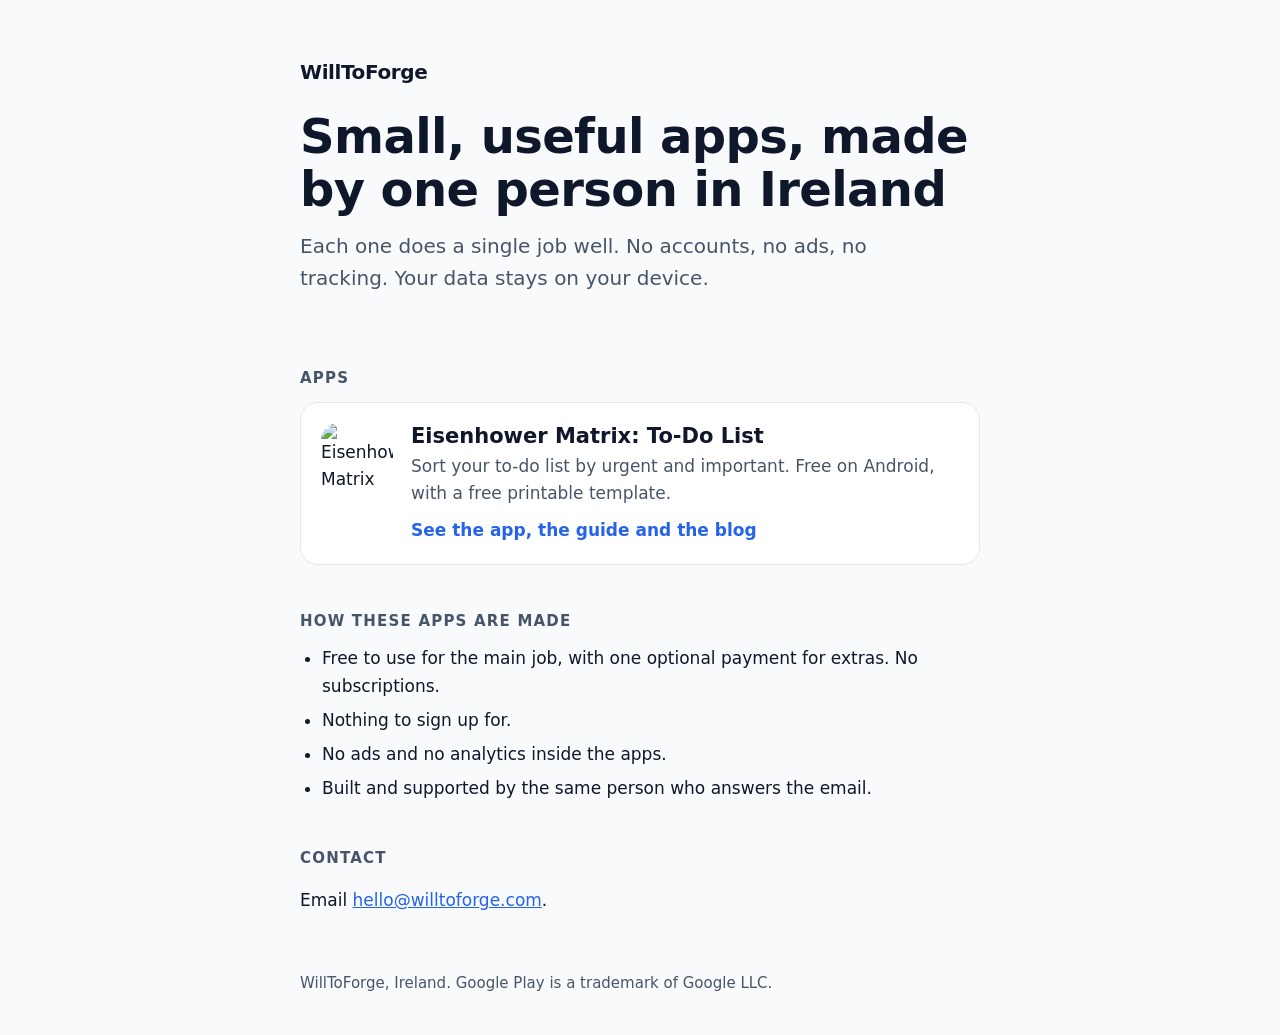
==== index.html @ b4a95dc4 "Add WillToForge home page and custom domain Adds the home page, CNAME for willtoforge.com, robots.tx" ====
<!doctype html>
<html lang="en">
<head>
<meta charset="utf-8">
<meta name="viewport" content="width=device-width, initial-scale=1">
<title>WillToForge: small, private apps made in Ireland</title>
<meta name="description" content="WillToForge makes small, useful apps with no accounts, no ads and no tracking. First app: Eisenhower Matrix, a to-do list for Android.">
<link rel="canonical" href="https://willtoforge.com/">
<link rel="icon" href="/eisenhower-matrix/img/icon-192.png">
<meta property="og:title" content="WillToForge: small, private apps made in Ireland">
<meta property="og:description" content="Small, useful apps with no accounts, no ads and no tracking.">
<meta property="og:type" content="website">
<meta property="og:url" content="https://willtoforge.com/">
<style>
:root{--bg:#f8fafc;--card:#fff;--ink:#0f172a;--mute:#475569;--line:#e2e8f0;--blue:#2563eb}
@media (prefers-color-scheme:dark){:root{--bg:#0b1220;--card:#131c2e;--ink:#f1f5f9;--mute:#a8b3c7;--line:#243049;--blue:#6ea0ff}}
*{box-sizing:border-box}body{margin:0;background:var(--bg);color:var(--ink);font:17px/1.6 system-ui,-apple-system,"Segoe UI",Roboto,Inter,sans-serif}
.wrap{max-width:720px;margin:0 auto;padding:0 20px}
header{padding:56px 0 20px}
.mark{font-weight:800;letter-spacing:-.4px;font-size:20px}
h1{font-size:clamp(32px,6.5vw,48px);line-height:1.1;margin:22px 0 14px;letter-spacing:-.6px;text-wrap:balance}
p.lead{font-size:20px;color:var(--mute);margin:0 0 8px;max-width:600px}
h2{font-size:15px;text-transform:uppercase;letter-spacing:.08em;color:var(--mute);margin:44px 0 12px}
a{color:var(--blue)}
.app{display:flex;gap:18px;align-items:flex-start;background:var(--card);border:1px solid var(--line);border-radius:18px;padding:20px;text-decoration:none;color:var(--ink)}
.app img{width:72px;height:72px;border-radius:17px;flex:none}
.app b{display:block;font-size:21px;line-height:1.25}
.app span{display:block;color:var(--mute);margin:4px 0 10px}
.app em{font-style:normal;font-weight:700;color:var(--blue)}
ul{padding-left:22px;margin:0}li{margin:7px 0}
footer{margin:56px 0 40px;color:var(--mute);font-size:15px}
</style>
</head>
<body>
<div class="wrap">
<header>
<div class="mark">WillToForge</div>
<h1>Small, useful apps, made by one person in Ireland</h1>
<p class="lead">Each one does a single job well. No accounts, no ads, no tracking. Your data stays on your device.</p>
</header>

<h2>Apps</h2>
<a class="app" href="/eisenhower-matrix/">
<img src="/eisenhower-matrix/img/icon-192.png" alt="Eisenhower Matrix app icon" width="72" height="72">
<div><b>Eisenhower Matrix: To-Do List</b><span>Sort your to-do list by urgent and important. Free on Android, with a free printable template.</span><em>See the app, the guide and the blog</em></div>
</a>

<h2>How these apps are made</h2>
<ul>
<li>Free to use for the main job, with one optional payment for extras. No subscriptions.</li>
<li>Nothing to sign up for.</li>
<li>No ads and no analytics inside the apps.</li>
<li>Built and supported by the same person who answers the email.</li>
</ul>

<h2>Contact</h2>
<p>Email <a href="mailto:hello@willtoforge.com">hello@willtoforge.com</a>.</p>

<footer>WillToForge, Ireland. Google Play is a trademark of Google LLC.</footer>
</div>
</body>
</html>
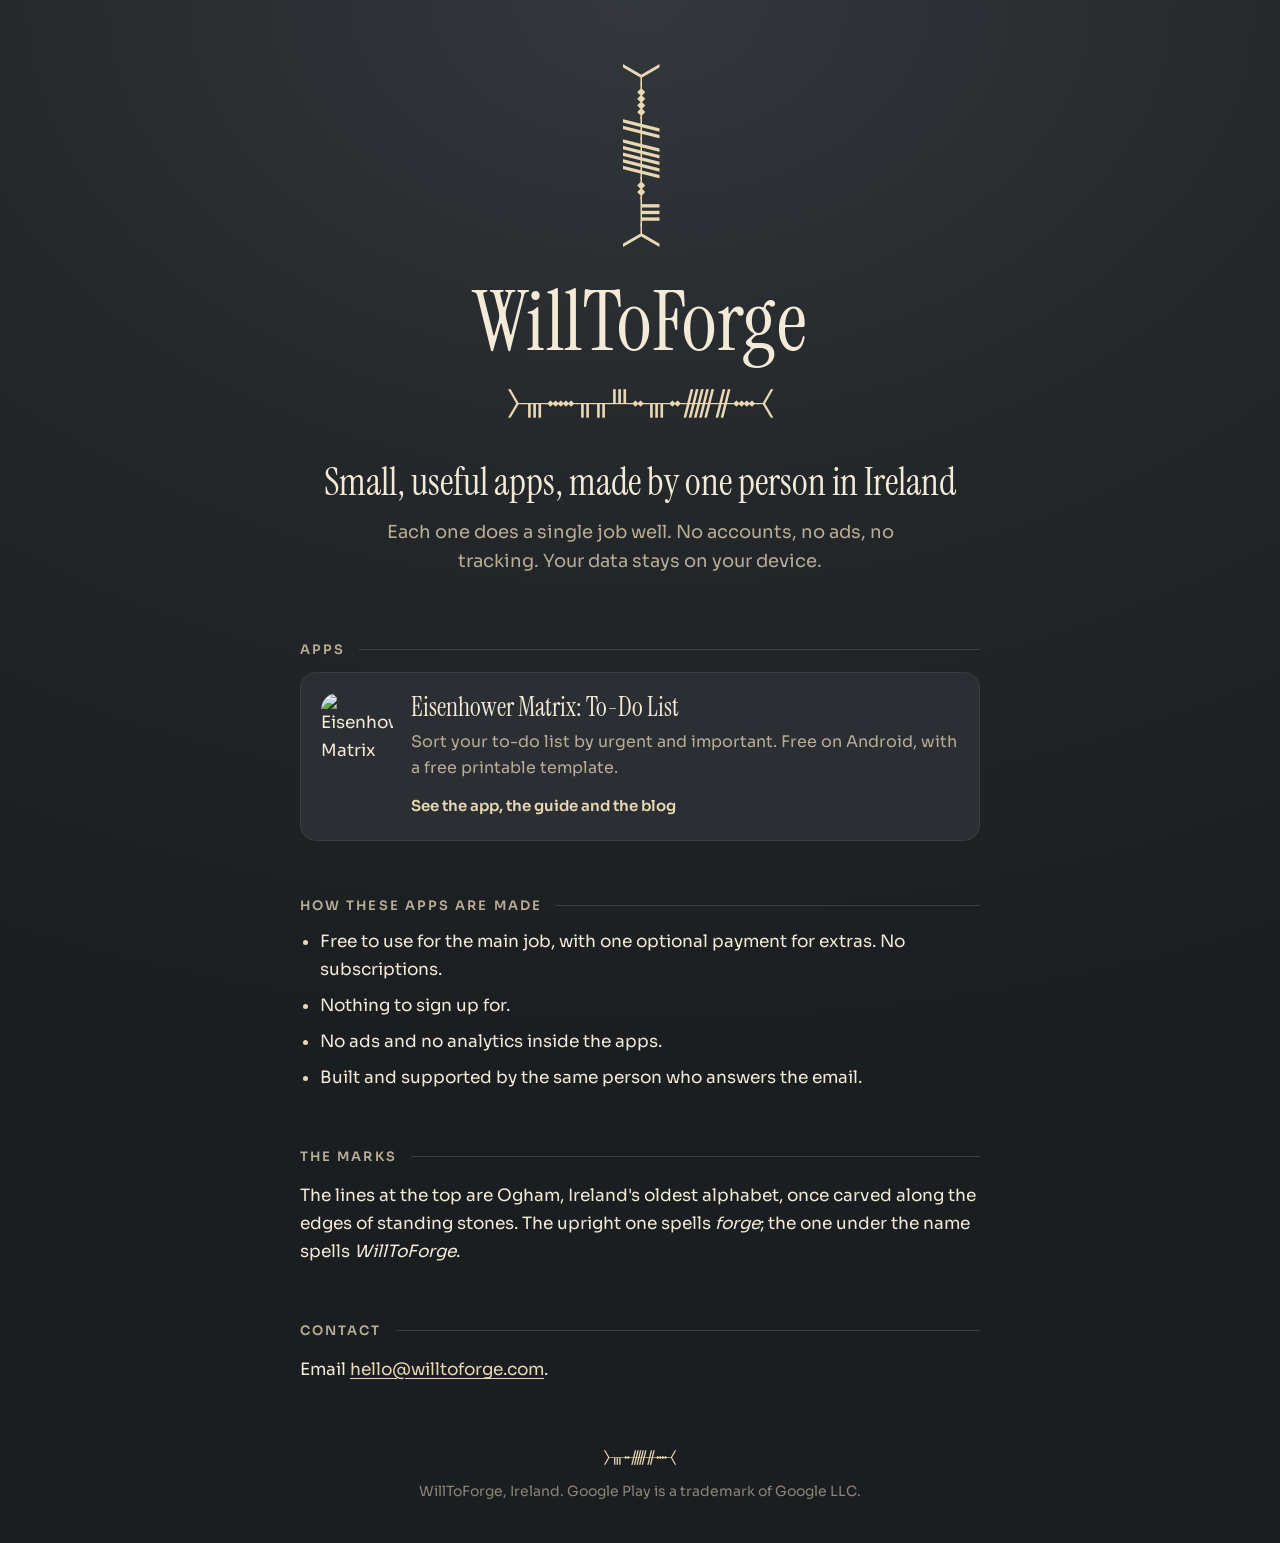
==== commit d0ef830a: "Restyle home page with the Ogham brand Stone and sandstone look, FORGE and WILLTOFORGE in Ogham, sel" ====
--- a/index.html
+++ b/index.html
@@ -6,35 +6,56 @@
 <title>WillToForge: small, private apps made in Ireland</title>
 <meta name="description" content="WillToForge makes small, useful apps with no accounts, no ads and no tracking. First app: Eisenhower Matrix, a to-do list for Android.">
 <link rel="canonical" href="https://willtoforge.com/">
-<link rel="icon" href="/eisenhower-matrix/img/icon-192.png">
+<link rel="icon" href="/img/icon-32.png" sizes="32x32">
+<link rel="icon" href="/img/icon-192.png" sizes="192x192">
+<link rel="apple-touch-icon" href="/img/icon-180.png">
+<meta name="theme-color" content="#1b1e20">
 <meta property="og:title" content="WillToForge: small, private apps made in Ireland">
 <meta property="og:description" content="Small, useful apps with no accounts, no ads and no tracking.">
 <meta property="og:type" content="website">
 <meta property="og:url" content="https://willtoforge.com/">
+<meta property="og:image" content="https://willtoforge.com/img/og-1200x630.png">
+<meta name="twitter:card" content="summary_large_image">
+<link rel="preload" href="/fonts/instrument-serif-latin.woff2" as="font" type="font/woff2" crossorigin>
+<link rel="preload" href="/fonts/noto-sans-ogham.woff2" as="font" type="font/woff2" crossorigin>
 <style>
-:root{--bg:#f8fafc;--card:#fff;--ink:#0f172a;--mute:#475569;--line:#e2e8f0;--blue:#2563eb}
-@media (prefers-color-scheme:dark){:root{--bg:#0b1220;--card:#131c2e;--ink:#f1f5f9;--mute:#a8b3c7;--line:#243049;--blue:#6ea0ff}}
-*{box-sizing:border-box}body{margin:0;background:var(--bg);color:var(--ink);font:17px/1.6 system-ui,-apple-system,"Segoe UI",Roboto,Inter,sans-serif}
+@font-face{font-family:"Instrument Serif";src:url(/fonts/instrument-serif-latin.woff2) format("woff2");font-weight:400;font-display:swap}
+@font-face{font-family:"Sora";src:url(/fonts/sora-latin.woff2) format("woff2");font-weight:100 800;font-display:swap}
+@font-face{font-family:"Noto Sans Ogham";src:url(/fonts/noto-sans-ogham.woff2) format("woff2");unicode-range:U+1680-169C;font-display:block}
+:root{--stone:#24282b;--stone-deep:#1b1e20;--card:#2b2f33;--line:#3a3f44;--sand:#e9d8b4;--cream:#f3ead7;--mute:#b9ad97;--dim:#8d8577}
+*{box-sizing:border-box}
+html{background:var(--stone-deep)}
+body{margin:0;color:var(--cream);background:radial-gradient(ellipse 120% 70% at 50% 0%,#33383d 0%,var(--stone) 45%,var(--stone-deep) 100%) no-repeat;min-height:100vh;font:17px/1.65 Sora,system-ui,-apple-system,"Segoe UI",Roboto,sans-serif}
 .wrap{max-width:720px;margin:0 auto;padding:0 20px}
-header{padding:56px 0 20px}
-.mark{font-weight:800;letter-spacing:-.4px;font-size:20px}
-h1{font-size:clamp(32px,6.5vw,48px);line-height:1.1;margin:22px 0 14px;letter-spacing:-.6px;text-wrap:balance}
-p.lead{font-size:20px;color:var(--mute);margin:0 0 8px;max-width:600px}
-h2{font-size:15px;text-transform:uppercase;letter-spacing:.08em;color:var(--mute);margin:44px 0 12px}
-a{color:var(--blue)}
-.app{display:flex;gap:18px;align-items:flex-start;background:var(--card);border:1px solid var(--line);border-radius:18px;padding:20px;text-decoration:none;color:var(--ink)}
+a{color:var(--sand);text-underline-offset:3px}
+a:focus-visible{outline:2px solid var(--sand);outline-offset:3px;border-radius:4px}
+.ogham{font-family:"Noto Sans Ogham";color:var(--sand);white-space:nowrap;line-height:1}
+header{padding:64px 0 8px;text-align:center}
+.mark{font-size:46px;display:inline-block;writing-mode:vertical-lr;transform:rotate(180deg);margin:0 0 18px}
+.name{font:400 clamp(52px,12vw,84px)/1 "Instrument Serif",Georgia,serif;margin:6px 0 0;letter-spacing:.5px}
+.fullname{font-size:clamp(22px,5.4vw,36px);margin:20px auto 0;overflow:hidden;max-width:100%}
+h1{font:400 clamp(28px,6vw,38px)/1.2 "Instrument Serif",Georgia,serif;margin:40px 0 12px;text-wrap:balance;color:var(--cream)}
+p.lead{font-size:18px;color:var(--mute);margin:0 auto;max-width:560px}
+h2{font:600 13px Sora,sans-serif;text-transform:uppercase;letter-spacing:.16em;color:var(--mute);margin:56px 0 14px;display:flex;align-items:center;gap:14px}
+h2::after{content:"";flex:1;height:1px;background:var(--line)}
+.app{display:flex;gap:18px;align-items:flex-start;background:var(--card);border:1px solid var(--line);border-radius:16px;padding:20px;text-decoration:none;color:var(--cream);transition:border-color .15s}
+.app:hover{border-color:var(--sand)}
 .app img{width:72px;height:72px;border-radius:17px;flex:none}
-.app b{display:block;font-size:21px;line-height:1.25}
-.app span{display:block;color:var(--mute);margin:4px 0 10px}
-.app em{font-style:normal;font-weight:700;color:var(--blue)}
-ul{padding-left:22px;margin:0}li{margin:7px 0}
-footer{margin:56px 0 40px;color:var(--mute);font-size:15px}
+.app b{display:block;font:400 26px/1.15 "Instrument Serif",Georgia,serif}
+.app span{display:block;color:var(--mute);margin:6px 0 10px;font-size:16px}
+.app em{font-style:normal;font-weight:600;color:var(--sand);font-size:15px}
+ul{padding-left:20px;margin:0;color:var(--cream)}li{margin:8px 0}li::marker{color:var(--sand)}
+.note{color:var(--dim);font-size:14px;margin-top:10px}
+footer{margin:64px 0 40px;color:var(--dim);font-size:14px;text-align:center}
+footer .ogham{font-size:18px;display:block;margin-bottom:14px}
 </style>
 </head>
 <body>
 <div class="wrap">
 <header>
-<div class="mark">WillToForge</div>
+<div class="ogham mark" role="img" aria-label="FORGE written in Ogham">᚛ᚃᚑᚏᚌᚓ᚜</div>
+<div class="name">WillToForge</div>
+<div class="ogham fullname" role="img" aria-label="WILLTOFORGE written in Ogham">᚛ᚃᚔᚂᚂᚈᚑᚃᚑᚏᚌᚓ᚜</div>
 <h1>Small, useful apps, made by one person in Ireland</h1>
 <p class="lead">Each one does a single job well. No accounts, no ads, no tracking. Your data stays on your device.</p>
 </header>
@@ -53,10 +74,13 @@
 <li>Built and supported by the same person who answers the email.</li>
 </ul>
 
+<h2>The marks</h2>
+<p>The lines at the top are Ogham, Ireland's oldest alphabet, once carved along the edges of standing stones. The upright one spells <i>forge</i>; the one under the name spells <i>WillToForge</i>.</p>
+
 <h2>Contact</h2>
 <p>Email <a href="mailto:hello@willtoforge.com">hello@willtoforge.com</a>.</p>
 
-<footer>WillToForge, Ireland. Google Play is a trademark of Google LLC.</footer>
+<footer><span class="ogham" aria-hidden="true">᚛ᚃᚑᚏᚌᚓ᚜</span>WillToForge, Ireland. Google Play is a trademark of Google LLC.</footer>
 </div>
 </body>
 </html>
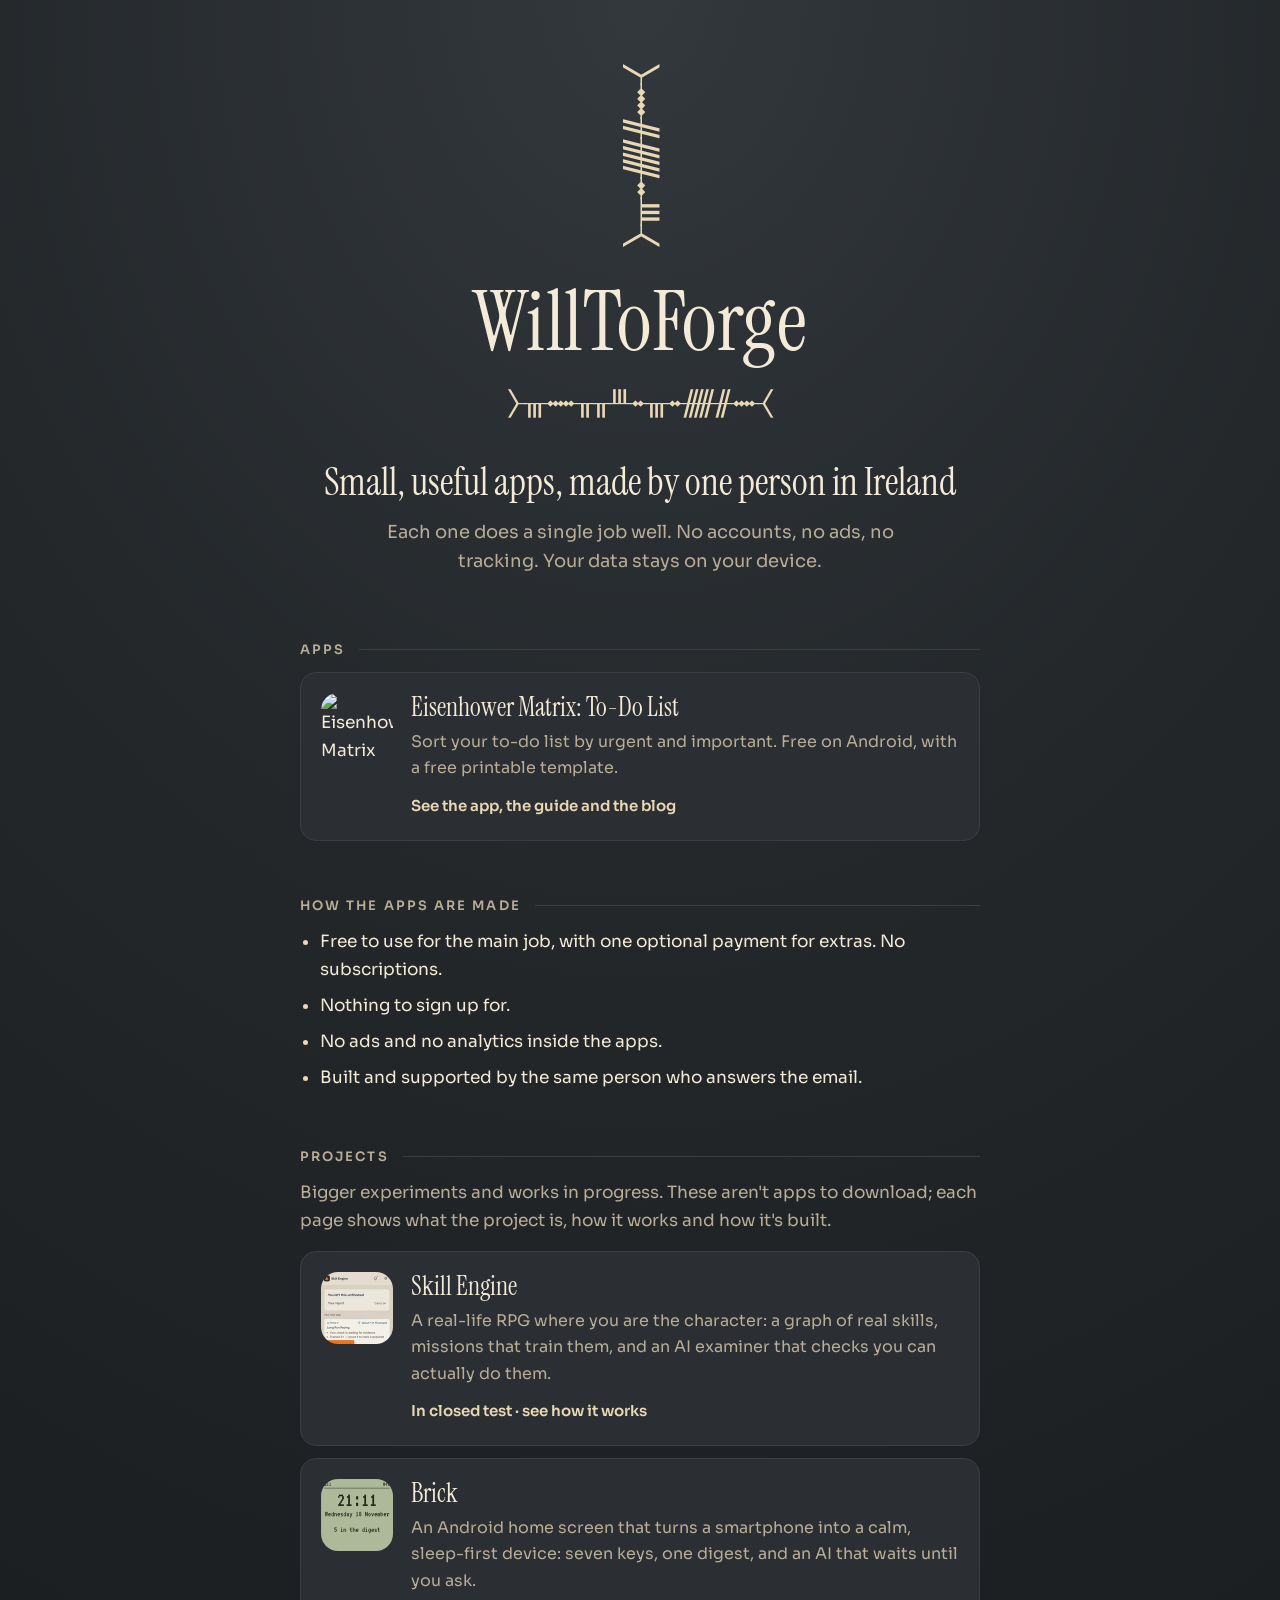
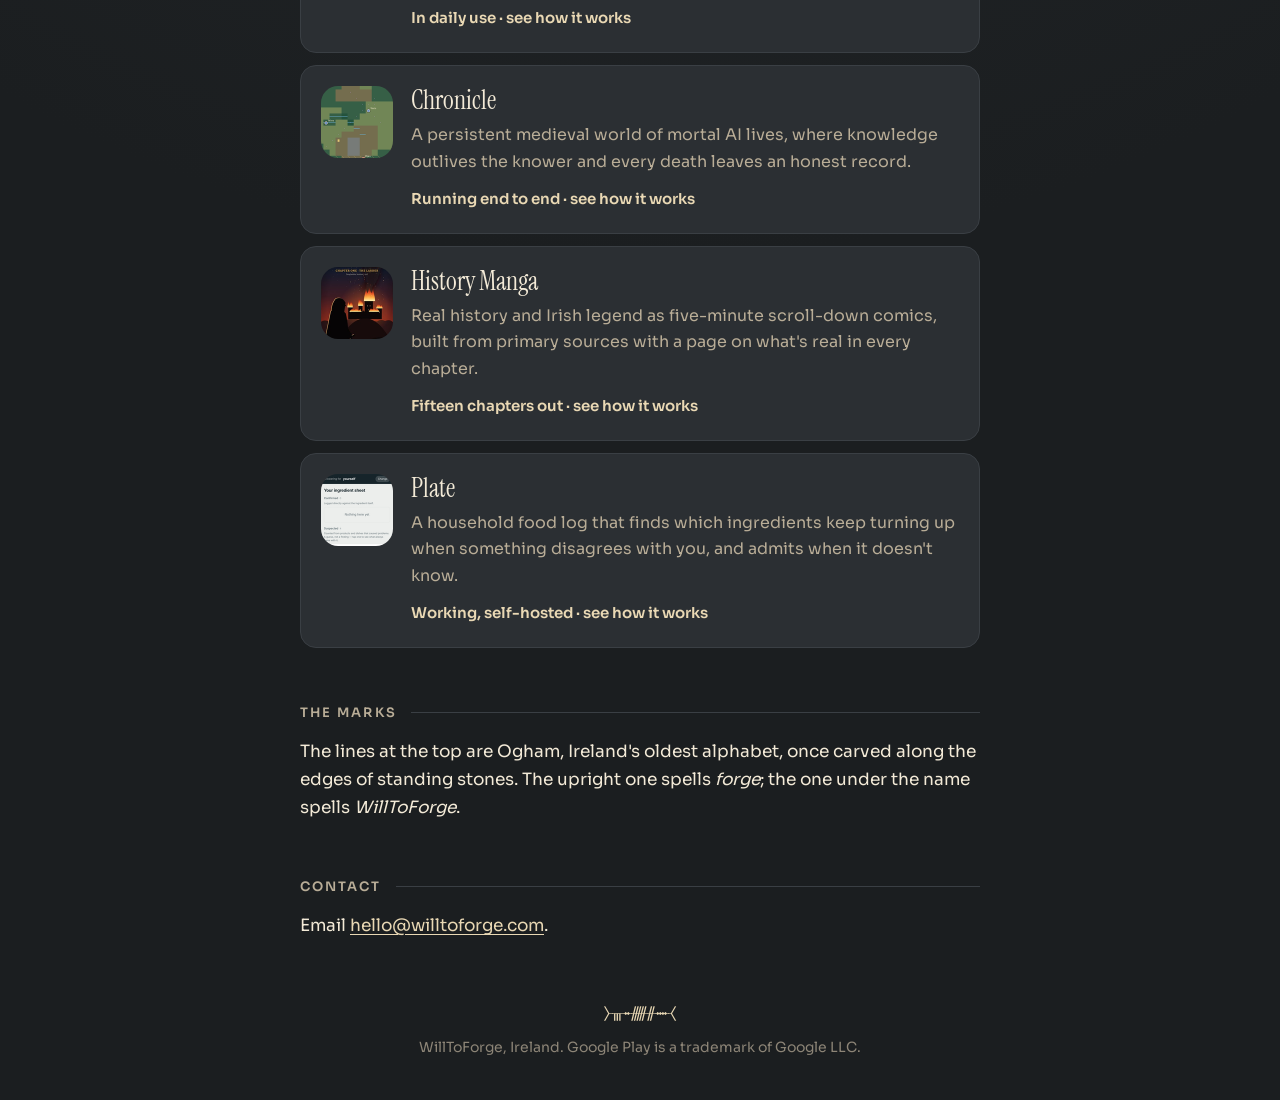
==== commit 7ec91191: "Add a Projects section with pages for five showcase projects Skill Engine, Brick, Chronicle, History" ====
--- a/index.html
+++ b/index.html
@@ -46,6 +46,8 @@
 .app em{font-style:normal;font-weight:600;color:var(--sand);font-size:15px}
 ul{padding-left:20px;margin:0;color:var(--cream)}li{margin:8px 0}li::marker{color:var(--sand)}
 .note{color:var(--dim);font-size:14px;margin-top:10px}
+.intro{color:var(--mute);margin:0 0 16px}
+.projects{display:grid;gap:12px}
 footer{margin:64px 0 40px;color:var(--dim);font-size:14px;text-align:center}
 footer .ogham{font-size:18px;display:block;margin-bottom:14px}
 </style>
@@ -66,13 +68,40 @@
 <div><b>Eisenhower Matrix: To-Do List</b><span>Sort your to-do list by urgent and important. Free on Android, with a free printable template.</span><em>See the app, the guide and the blog</em></div>
 </a>
 
-<h2>How these apps are made</h2>
+<h2>How the apps are made</h2>
 <ul>
 <li>Free to use for the main job, with one optional payment for extras. No subscriptions.</li>
 <li>Nothing to sign up for.</li>
 <li>No ads and no analytics inside the apps.</li>
 <li>Built and supported by the same person who answers the email.</li>
 </ul>
+
+<h2>Projects</h2>
+<p class="intro">Bigger experiments and works in progress. These aren't apps to download; each page shows what the project is, how it works and how it's built.</p>
+<div class="projects">
+<!-- projects:start -->
+<a class="app" href="/skill-engine/">
+<img src="/skill-engine/img/card.png" alt="" width="72" height="72">
+<div><b>Skill Engine</b><span>A real-life RPG where you are the character: a graph of real skills, missions that train them, and an AI examiner that checks you can actually do them.</span><em>In closed test · see how it works</em></div>
+</a>
+<a class="app" href="/brick/">
+<img src="/brick/img/card.png" alt="" width="72" height="72">
+<div><b>Brick</b><span>An Android home screen that turns a smartphone into a calm, sleep-first device: seven keys, one digest, and an AI that waits until you ask.</span><em>In daily use · see how it works</em></div>
+</a>
+<a class="app" href="/chronicle/">
+<img src="/chronicle/img/card.png" alt="" width="72" height="72">
+<div><b>Chronicle</b><span>A persistent medieval world of mortal AI lives, where knowledge outlives the knower and every death leaves an honest record.</span><em>Running end to end · see how it works</em></div>
+</a>
+<a class="app" href="/history-manga/">
+<img src="/history-manga/img/card.png" alt="" width="72" height="72">
+<div><b>History Manga</b><span>Real history and Irish legend as five-minute scroll-down comics, built from primary sources with a page on what&#x27;s real in every chapter.</span><em>Fifteen chapters out · see how it works</em></div>
+</a>
+<a class="app" href="/plate/">
+<img src="/plate/img/card.png" alt="" width="72" height="72">
+<div><b>Plate</b><span>A household food log that finds which ingredients keep turning up when something disagrees with you, and admits when it doesn&#x27;t know.</span><em>Working, self-hosted · see how it works</em></div>
+</a>
+<!-- projects:end -->
+</div>
 
 <h2>The marks</h2>
 <p>The lines at the top are Ogham, Ireland's oldest alphabet, once carved along the edges of standing stones. The upright one spells <i>forge</i>; the one under the name spells <i>WillToForge</i>.</p>
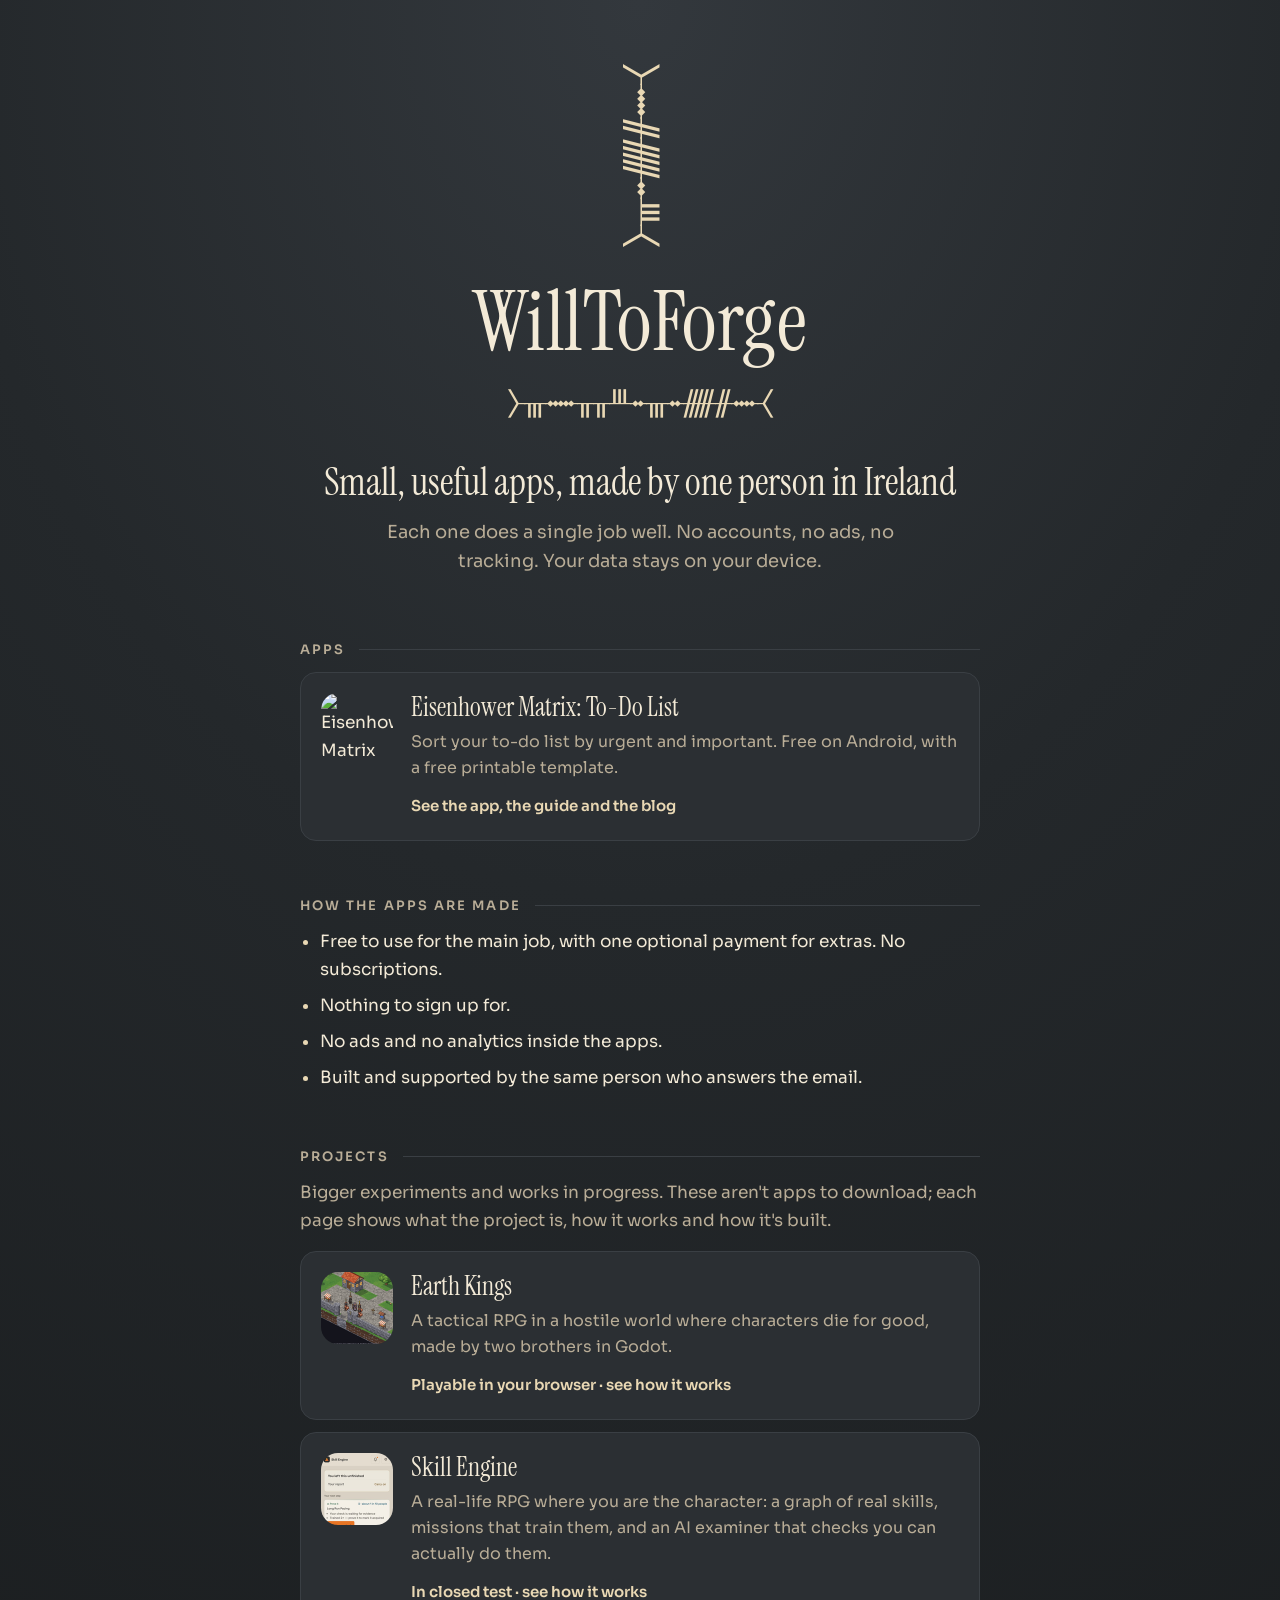
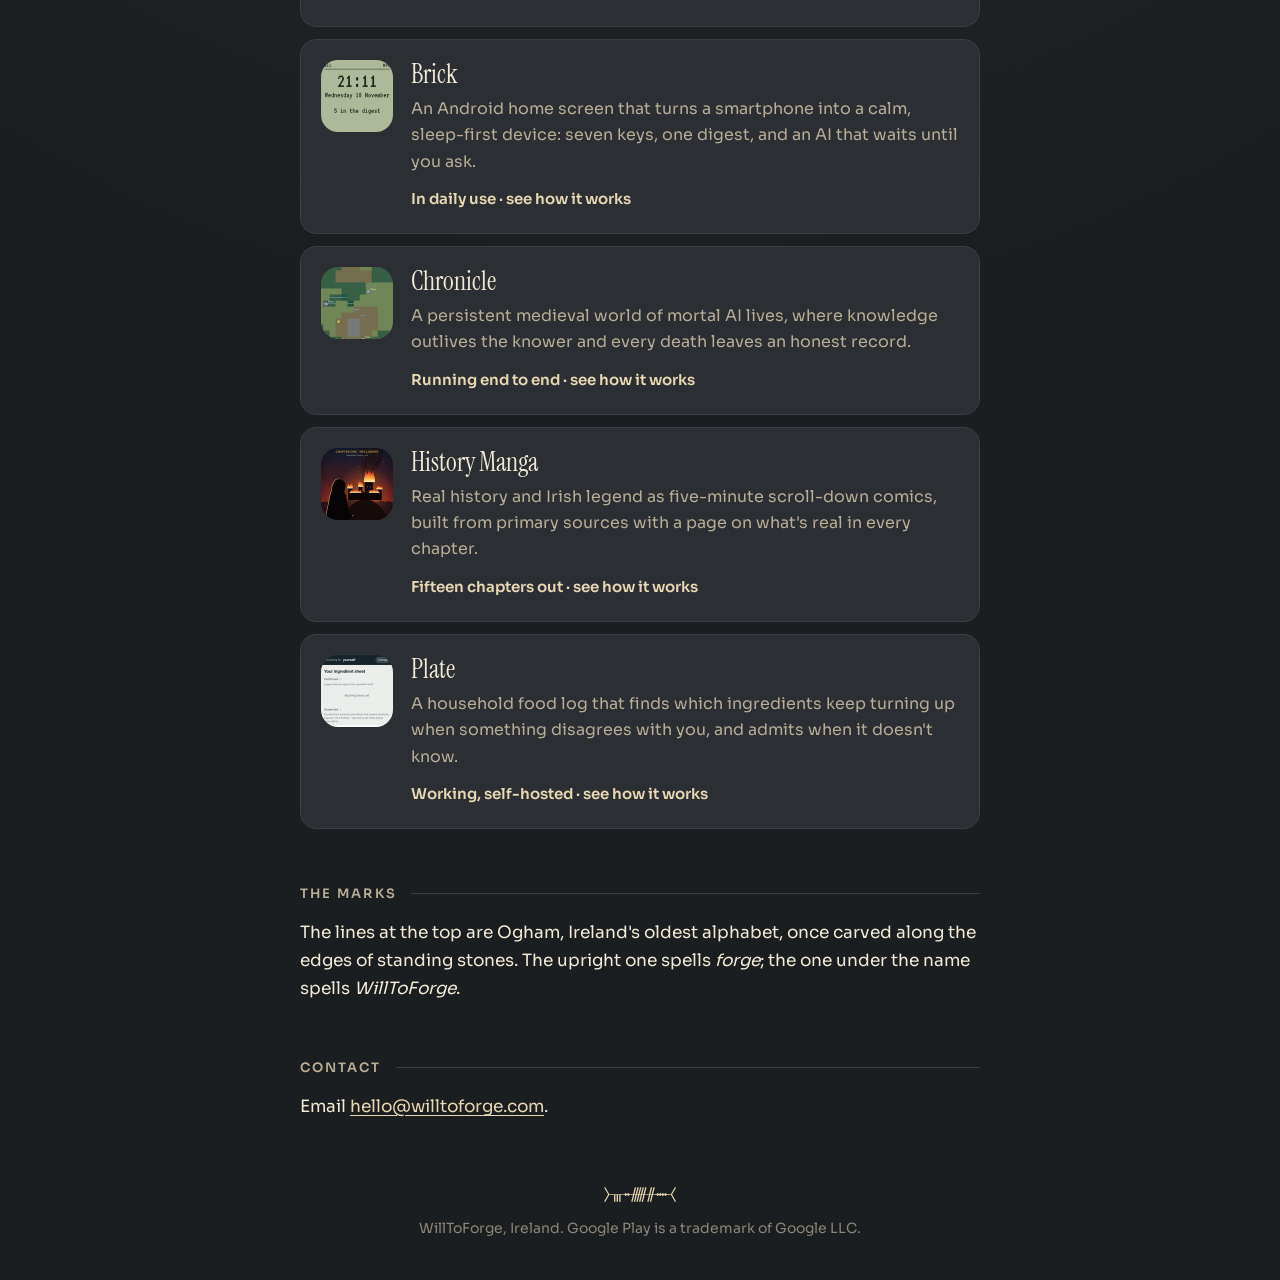
==== commit 618bcd43: "Add Earth Kings to Projects, with its itch.io link Earth Kings gets a card and a page at /earth-king" ====
--- a/index.html
+++ b/index.html
@@ -80,6 +80,10 @@
 <p class="intro">Bigger experiments and works in progress. These aren't apps to download; each page shows what the project is, how it works and how it's built.</p>
 <div class="projects">
 <!-- projects:start -->
+<a class="app" href="/earth-kings/">
+<img src="/earth-kings/img/card.png" alt="" width="72" height="72">
+<div><b>Earth Kings</b><span>A tactical RPG in a hostile world where characters die for good, made by two brothers in Godot.</span><em>Playable in your browser · see how it works</em></div>
+</a>
 <a class="app" href="/skill-engine/">
 <img src="/skill-engine/img/card.png" alt="" width="72" height="72">
 <div><b>Skill Engine</b><span>A real-life RPG where you are the character: a graph of real skills, missions that train them, and an AI examiner that checks you can actually do them.</span><em>In closed test · see how it works</em></div>
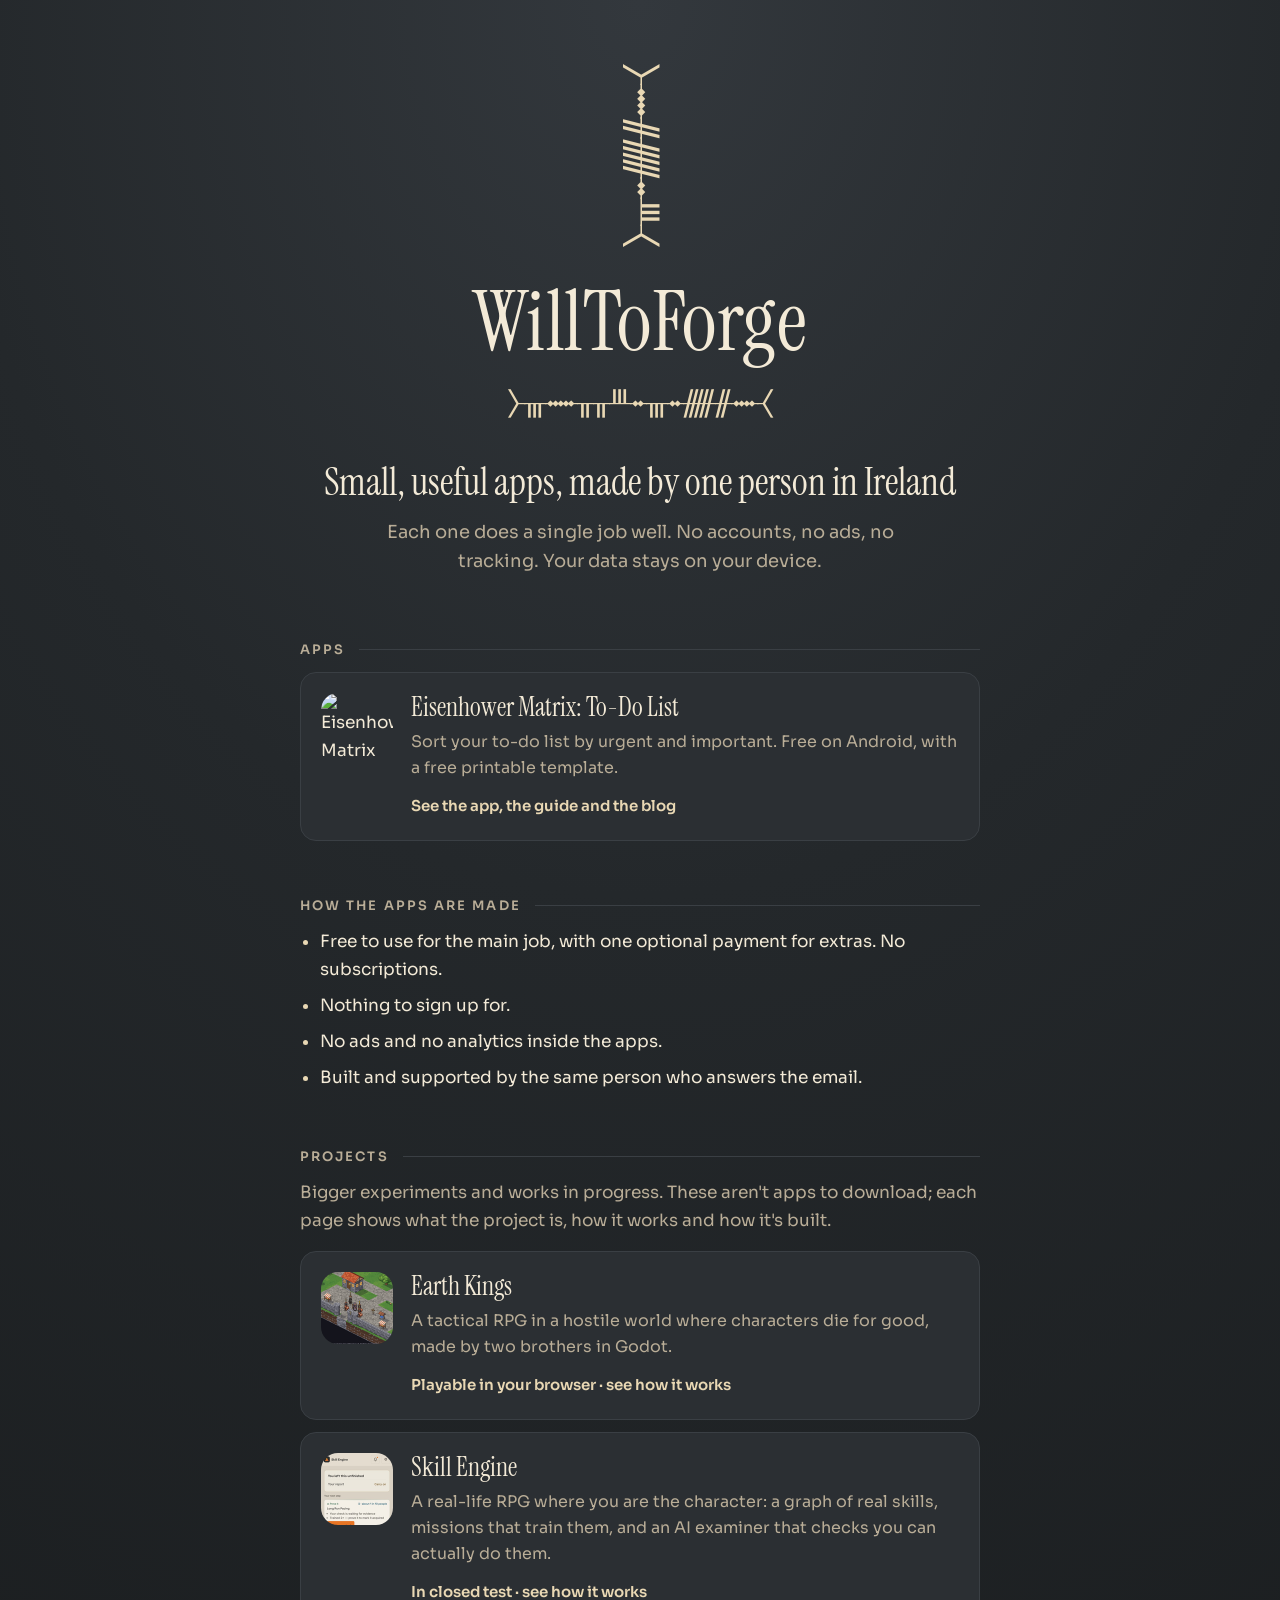
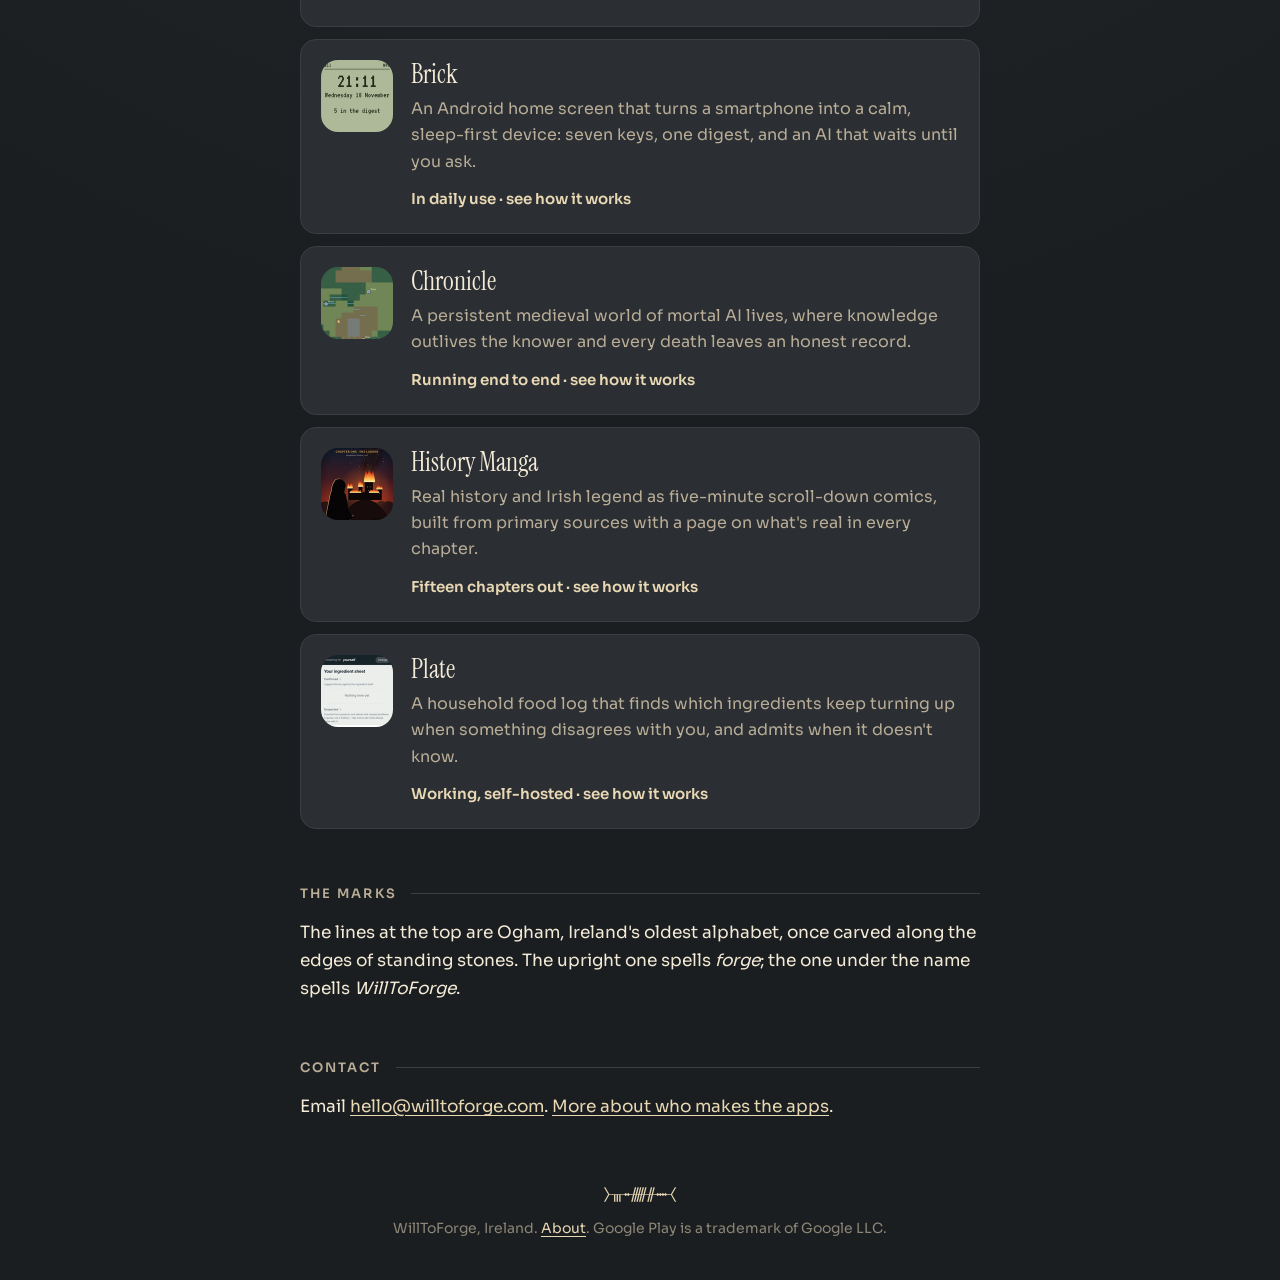
==== commit c7d2dc23: "Add an About page and link it from the home page Who makes the apps, how they are paid for, the data" ====
--- a/index.html
+++ b/index.html
@@ -111,9 +111,9 @@
 <p>The lines at the top are Ogham, Ireland's oldest alphabet, once carved along the edges of standing stones. The upright one spells <i>forge</i>; the one under the name spells <i>WillToForge</i>.</p>
 
 <h2>Contact</h2>
-<p>Email <a href="mailto:hello@willtoforge.com">hello@willtoforge.com</a>.</p>
+<p>Email <a href="mailto:hello@willtoforge.com">hello@willtoforge.com</a>. <a href="/about/">More about who makes the apps</a>.</p>
 
-<footer><span class="ogham" aria-hidden="true">᚛ᚃᚑᚏᚌᚓ᚜</span>WillToForge, Ireland. Google Play is a trademark of Google LLC.</footer>
+<footer><span class="ogham" aria-hidden="true">᚛ᚃᚑᚏᚌᚓ᚜</span>WillToForge, Ireland. <a href="/about/">About</a>. Google Play is a trademark of Google LLC.</footer>
 </div>
 </body>
 </html>
